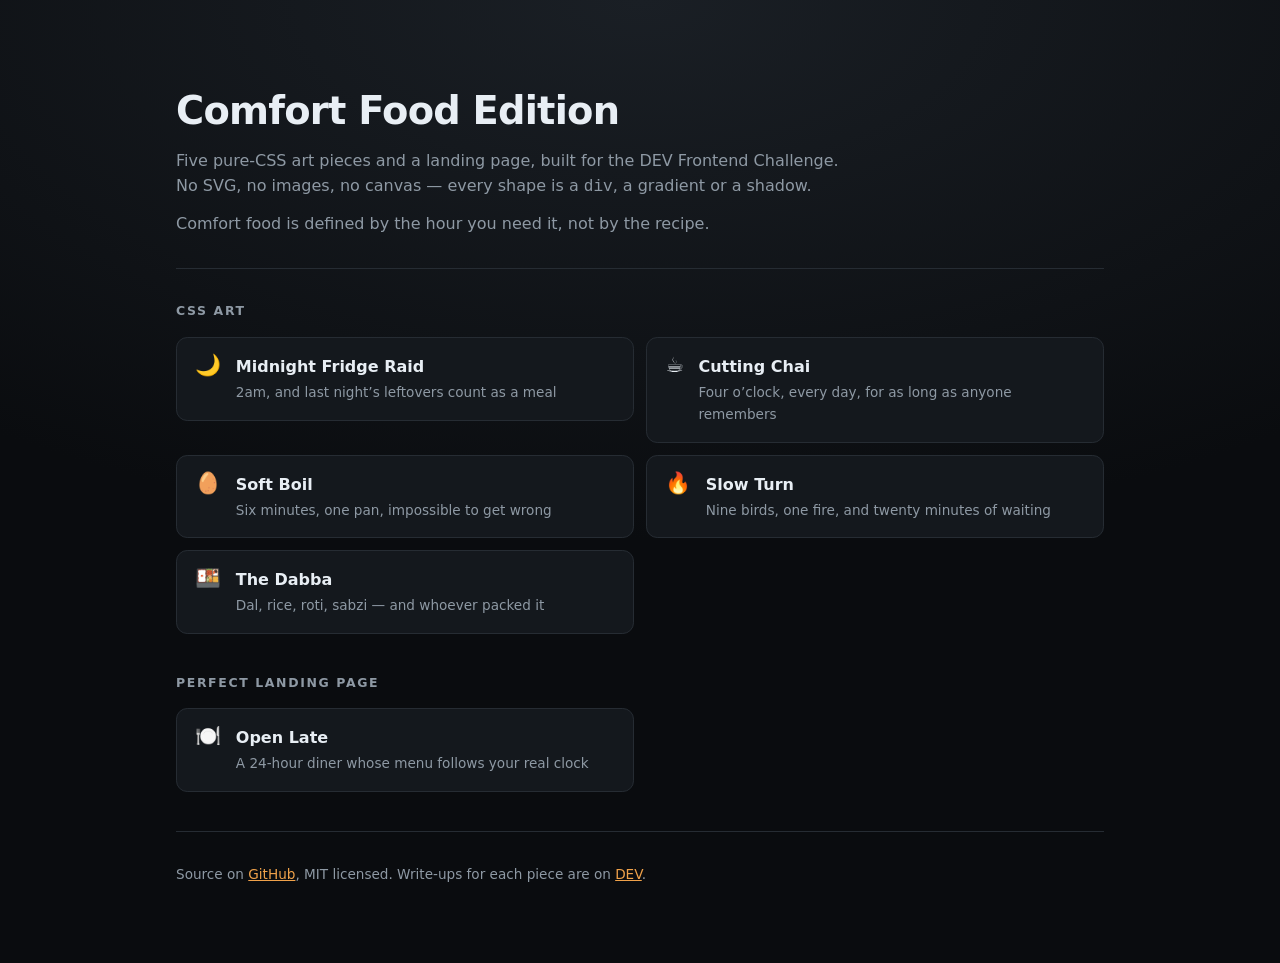
==== index.html @ 52cbf7a9 "Prepare for GitHub Pages, without going public Everything the site needs is committed, so publishing" ====
<!DOCTYPE html>
<html lang="en">
<head>
  <meta charset="UTF-8">
  <meta name="viewport" content="width=device-width, initial-scale=1">
  <title>Comfort Food Edition — six entries in pure CSS</title>
  <meta name="description" content="Five pure-CSS art pieces and a landing page, built for the DEV Frontend Challenge, Comfort Food Edition. No SVG, no images, no canvas.">
  <style>
    /* A signpost, not a seventh piece of art. Everything here is one
       file with no dependencies, so it cannot be the thing that
       breaks on the day. */
    :root {
      --ink:   #e8eef4;
      --dim:   #8e99a4;
      --line:  #262c33;
      --card:  #14181d;
      --warm:  #f0a24a;
    }
    * { box-sizing: border-box; }
    body {
      margin: 0;
      min-height: 100vh;
      padding: clamp(2rem, 7vw, 5rem) clamp(1rem, 5vw, 3rem);
      background: radial-gradient(120% 80% at 50% 0%, #1a1f25 0%, #0a0c0f 70%);
      color: var(--ink);
      font: 400 1rem/1.6 ui-sans-serif, system-ui, -apple-system, "Segoe UI", sans-serif;
    }
    .wrap { max-width: 58rem; margin: 0 auto; }
    h1 {
      margin: 0 0 0.4rem;
      font-size: clamp(1.6rem, 5vw, 2.4rem);
      letter-spacing: -0.02em;
    }
    .sub { margin: 0 0 0.6rem; color: var(--dim); text-wrap: balance; }
    .rule {
      margin: 2rem 0;
      border: 0;
      border-top: 1px solid var(--line);
    }
    h2 {
      margin: 0 0 1rem;
      font-size: 0.78rem;
      font-weight: 600;
      letter-spacing: 0.13em;
      text-transform: uppercase;
      color: var(--dim);
    }
    ul { list-style: none; margin: 0 0 2.4rem; padding: 0; display: grid; gap: 0.75rem; }
    @media (min-width: 40rem) { ul { grid-template-columns: 1fr 1fr; } }
    a.card {
      display: flex;
      gap: 0.9rem;
      align-items: baseline;
      padding: 1rem 1.15rem;
      border: 1px solid var(--line);
      border-radius: 0.7rem;
      background: var(--card);
      color: inherit;
      text-decoration: none;
      transition: border-color 0.15s, background 0.15s, transform 0.15s;
    }
    a.card:hover { border-color: #46525e; background: #191e24; transform: translateY(-1px); }
    a.card:focus-visible { outline: 3px solid var(--warm); outline-offset: 3px; }
    .emoji { font-size: 1.3rem; line-height: 1; }
    .name { font-weight: 600; }
    .desc { display: block; margin-top: 0.15rem; font-size: 0.85rem; color: var(--dim); }
    footer { color: var(--dim); font-size: 0.85rem; }
    footer a { color: var(--warm); }
    @media (prefers-reduced-motion: reduce) {
      a.card { transition: none; }
      a.card:hover { transform: none; }
    }
  </style>
</head>
<body>
  <div class="wrap">

    <h1>Comfort Food Edition</h1>
    <p class="sub">
      Five pure-CSS art pieces and a landing page, built for the
      DEV Frontend Challenge. No SVG, no images, no canvas &mdash; every shape
      is a <code>div</code>, a gradient or a shadow.
    </p>
    <p class="sub">
      Comfort food is defined by the hour you need it, not by the recipe.
    </p>

    <hr class="rule">

    <h2>CSS Art</h2>
    <ul>
      <li><a class="card" href="css-art/"><span class="emoji">🌙</span><span>
        <span class="name">Midnight Fridge Raid</span>
        <span class="desc">2am, and last night&rsquo;s leftovers count as a meal</span>
      </span></a></li>
      <li><a class="card" href="css-art-chai/"><span class="emoji">☕</span><span>
        <span class="name">Cutting Chai</span>
        <span class="desc">Four o&rsquo;clock, every day, for as long as anyone remembers</span>
      </span></a></li>
      <li><a class="card" href="css-art-eggs/"><span class="emoji">🥚</span><span>
        <span class="name">Soft Boil</span>
        <span class="desc">Six minutes, one pan, impossible to get wrong</span>
      </span></a></li>
      <li><a class="card" href="css-art-tandoor/"><span class="emoji">🔥</span><span>
        <span class="name">Slow Turn</span>
        <span class="desc">Nine birds, one fire, and twenty minutes of waiting</span>
      </span></a></li>
      <li><a class="card" href="css-art-dabba/"><span class="emoji">🍱</span><span>
        <span class="name">The Dabba</span>
        <span class="desc">Dal, rice, roti, sabzi &mdash; and whoever packed it</span>
      </span></a></li>
    </ul>

    <h2>Perfect Landing Page</h2>
    <ul>
      <li><a class="card" href="landing/"><span class="emoji">🍽️</span><span>
        <span class="name">Open Late</span>
        <span class="desc">A 24-hour diner whose menu follows your real clock</span>
      </span></a></li>
    </ul>

    <hr class="rule">

    <footer>
      Source on
      <a href="https://github.com/maneesh-kumar-thakur/devto-frontend-challenge-food-edition">GitHub</a>,
      MIT licensed. Write-ups for each piece are on
      <a href="https://dev.to/maneesh_thakur_d16c2852fa">DEV</a>.
    </footer>

  </div>
</body>
</html>
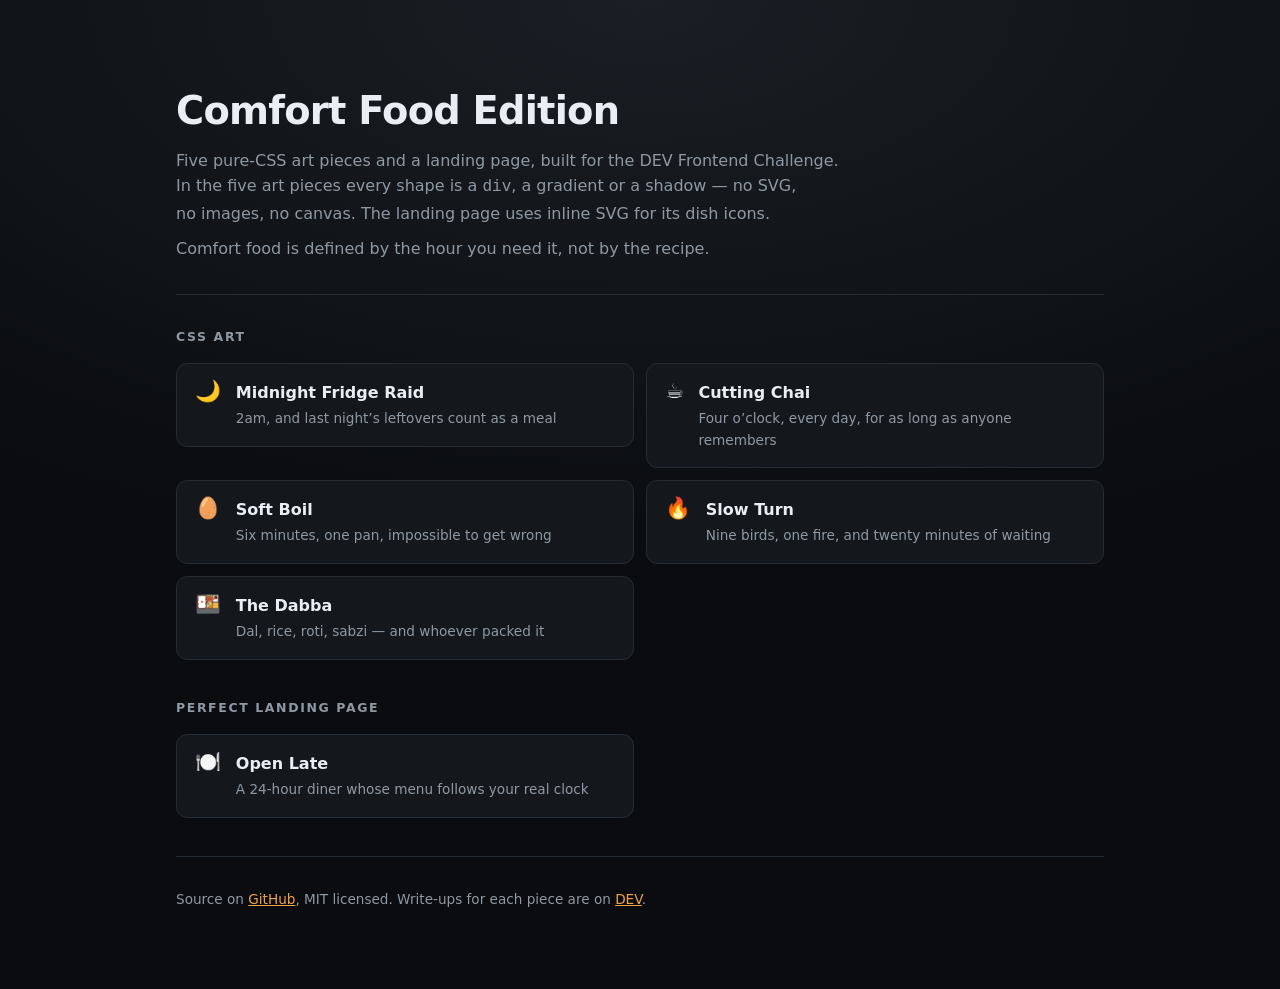
==== commit 0ffd2795: "Pre-public audit: correct two overclaims, verify the rest Audited every factual claim in the repo be" ====
--- a/index.html
+++ b/index.html
@@ -4,7 +4,7 @@
   <meta charset="UTF-8">
   <meta name="viewport" content="width=device-width, initial-scale=1">
   <title>Comfort Food Edition — six entries in pure CSS</title>
-  <meta name="description" content="Five pure-CSS art pieces and a landing page, built for the DEV Frontend Challenge, Comfort Food Edition. No SVG, no images, no canvas.">
+  <meta name="description" content="Five pure-CSS art pieces and a landing page, built for the DEV Frontend Challenge, Comfort Food Edition. The art uses no SVG, no images and no canvas.">
   <style>
     /* A signpost, not a seventh piece of art. Everything here is one
        file with no dependencies, so it cannot be the thing that
@@ -78,8 +78,9 @@
     <h1>Comfort Food Edition</h1>
     <p class="sub">
       Five pure-CSS art pieces and a landing page, built for the
-      DEV Frontend Challenge. No SVG, no images, no canvas &mdash; every shape
-      is a <code>div</code>, a gradient or a shadow.
+      DEV Frontend Challenge. In the five art pieces every shape is a
+      <code>div</code>, a gradient or a shadow &mdash; no SVG, no images, no
+      canvas. The landing page uses inline SVG for its dish icons.
     </p>
     <p class="sub">
       Comfort food is defined by the hour you need it, not by the recipe.
